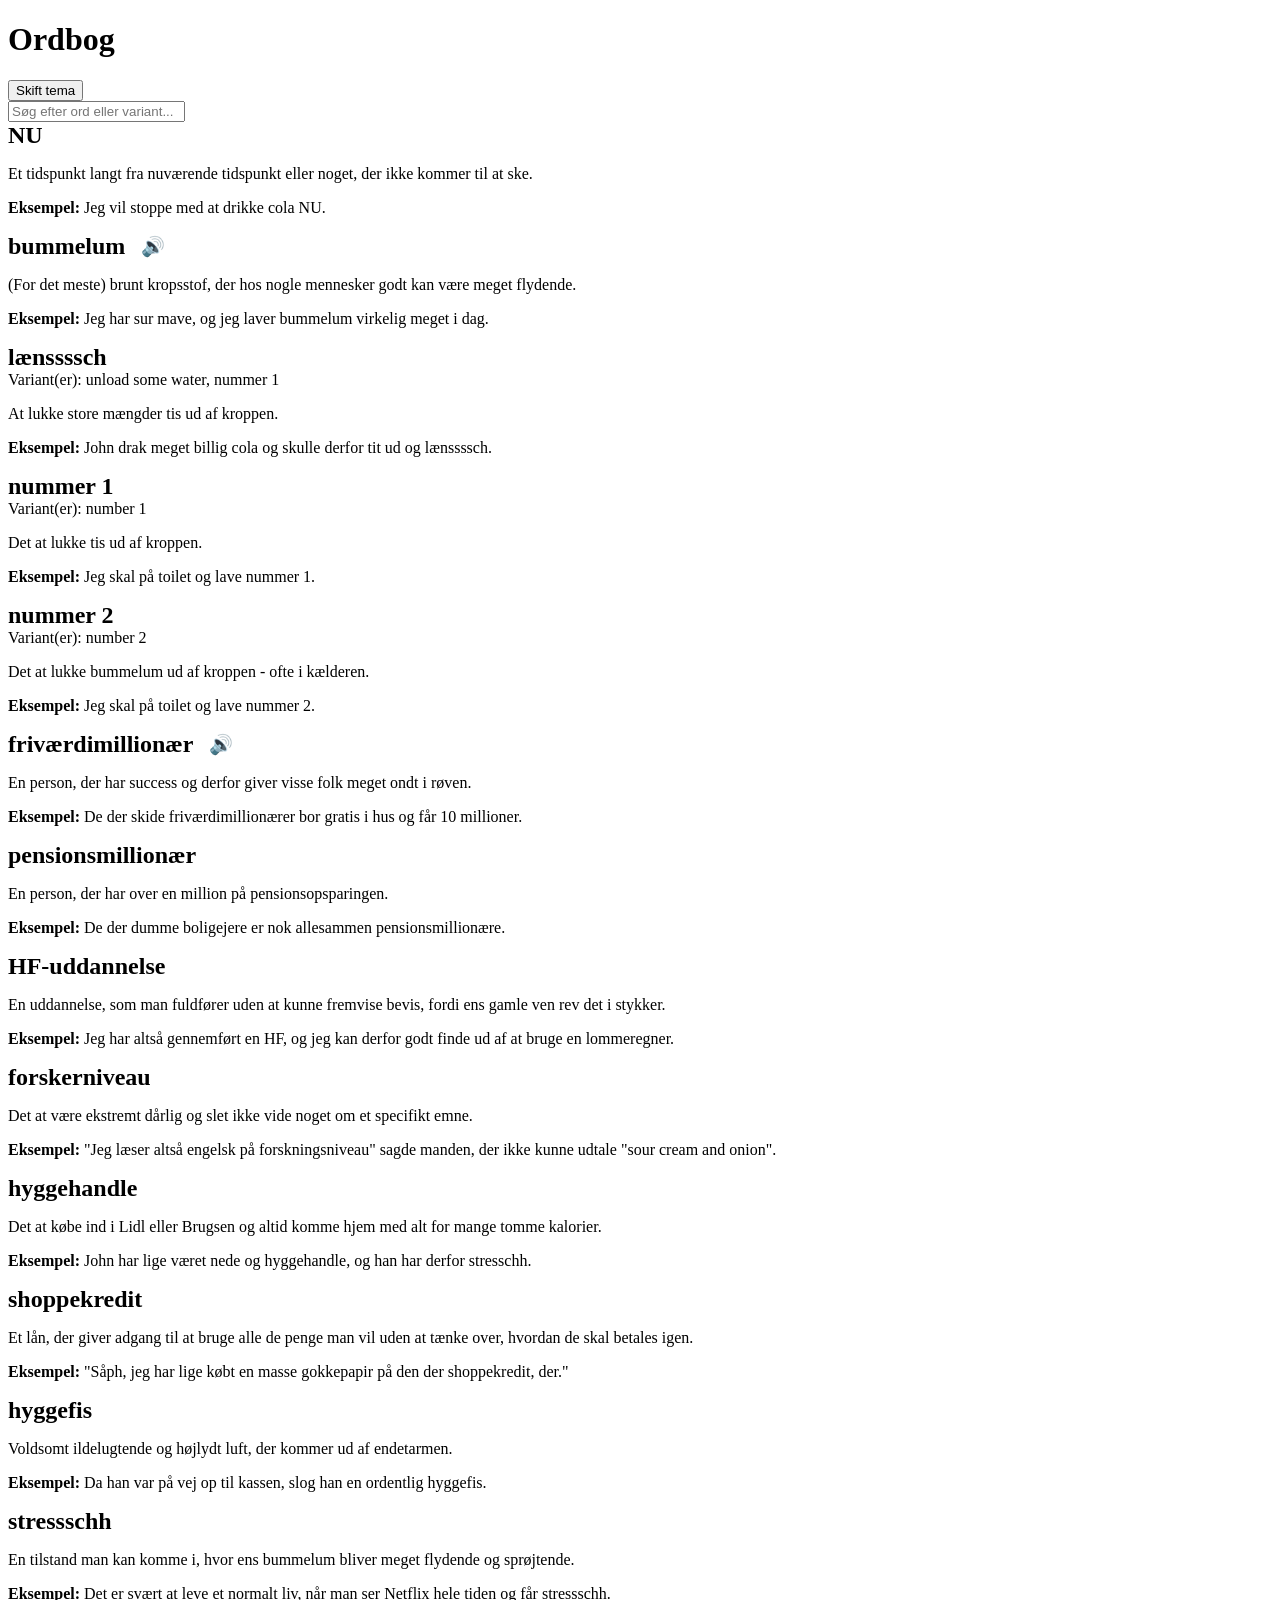
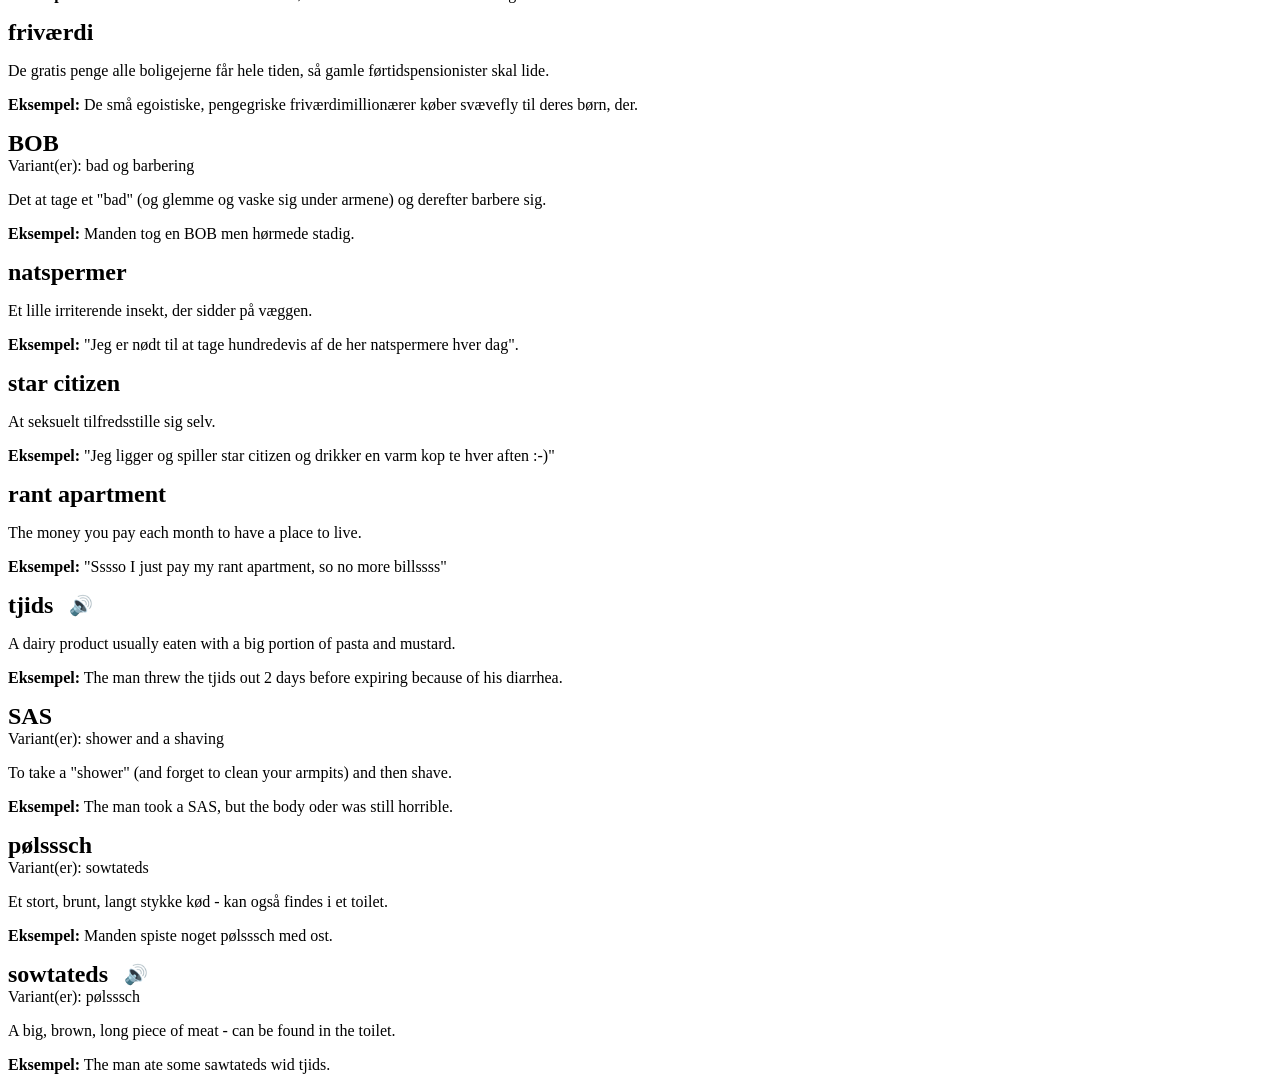
==== index.html @ 67ed6a5e "Add pronunciations" ====
<!DOCTYPE html>
<html lang="da">
<head>
    <meta charset="UTF-8">
    <meta name="viewport" content="width=device-width, initial-scale=1.0">
    <title>MongoTV - Ordbog</title>
    <link rel="stylesheet" href="style.css">
    <link rel="icon" type="image/x-icon" href="favicon.ico">
    <meta name="description" content="Den officiele MongoTV-ordbog.">
    <meta name="google-site-verification" content="774HfDz38bjYn3ah6h6kz5AwDGAhUz_0xxN7psTXIm8"/>
</head>
<body>
    <h1>Ordbog</h1>

    <div class="toggle-container">
        <button id="theme-toggle">Skift tema</button>
    </div>

    <div class="search-container">
        <input type="text" id="search-input" placeholder="Søg efter ord eller variant...">
    </div>
    
    <div id="dictionary-container"></div>

    <script src="main.js"></script>

    <script>
        const container = document.getElementById('dictionary-container');
        const searchInput = document.getElementById('search-input');

        let dictionaryData = [];

        fetch('dictionary-definitions.json')
            .then(response => {
                if (!response.ok) {
                    throw new Error('Kunne ikke hente JSON-filen: ' + response.statusText);
                }
                return response.json();
            })
            .then(data => {
                dictionaryData = data;
                displayEntries(dictionaryData);
            })
            .catch(error => {
                console.error('Fejl:', error);
                container.innerHTML = `<p style="color:red;">Der skete en fejl under indlæsning af ordbogen.</p>`;
            });

        function playAudio(word) {
            const fileName = word.toLowerCase().trim();
            const audio = new Audio(`pronunciations/${fileName}.mp3`);
            
            audio.play().catch(error => {
                console.error("Kunne ikke afspille lydfilen. Tjek om den eksisterer i mappen:", error);
                alert("Udtale kunne ikke indlæses for dette ord.");
                return false;
            });

            return true;
        }

        async function audioExists(word) {
            const fileName = word.toLowerCase().trim();
            try {
                const response = await fetch(`pronunciations/${fileName}.mp3`, { method: 'HEAD' });
                return response.ok;
            } catch (error) {
                return false;
            }
        }

        function displayEntries(entries) {
            container.innerHTML = '';

            if (entries.length === 0) {
                container.innerHTML = '<p>Ingen resultater fundet.</p>';
                return;
            }

            entries.forEach(entry => {
                const entryDiv = document.createElement('div');
                entryDiv.className = 'dictionary-entry';

                const variantsText = entry.variants.length > 0 
                    ? `<div class="variants">Variant(er): ${entry.variants.join(', ')}</div>` 
                    : '';

                entryDiv.innerHTML = `
                    <div class="word-header" style="display: flex; align-items: center; gap: 10px;">
                        <h2 class="word" style="margin: 0;">${entry.word}</h2>
                        <span class="audio-btn-container"></span>
                    </div>
                    ${variantsText}
                    <p class="definition">${entry.definition}</p>
                    <p class="example"><strong>Eksempel:</strong> ${entry.example}</p>
                `;

                container.appendChild(entryDiv);

                audioExists(entry.word).then(exists => {
                    if (exists) {
                        const containerSpan = entryDiv.querySelector('.audio-btn-container');
                        if (containerSpan) {
                            containerSpan.innerHTML = `
                                <button class="audio-btn" onclick="playAudio('${entry.word.replace(/'/g, "\\'")}')" title="Hør udtale" style="background: none; border: none; cursor: pointer; font-size: 1.2rem;">🔊</button>
                            `;
                        }
                    }
                });
            });
        }

        searchInput.addEventListener('input', (e) => {
            const searchTerm = e.target.value.toLowerCase().trim();

            const filteredEntries = dictionaryData.filter(entry => {
                const matchesWord = entry.word.toLowerCase().includes(searchTerm);
                const matchesVariant = entry.variants.some(variant => 
                    variant.toLowerCase().includes(searchTerm)
                );
                return matchesWord || matchesVariant;
            });

            displayEntries(filteredEntries);
        });
    </script>
</body>
</html>
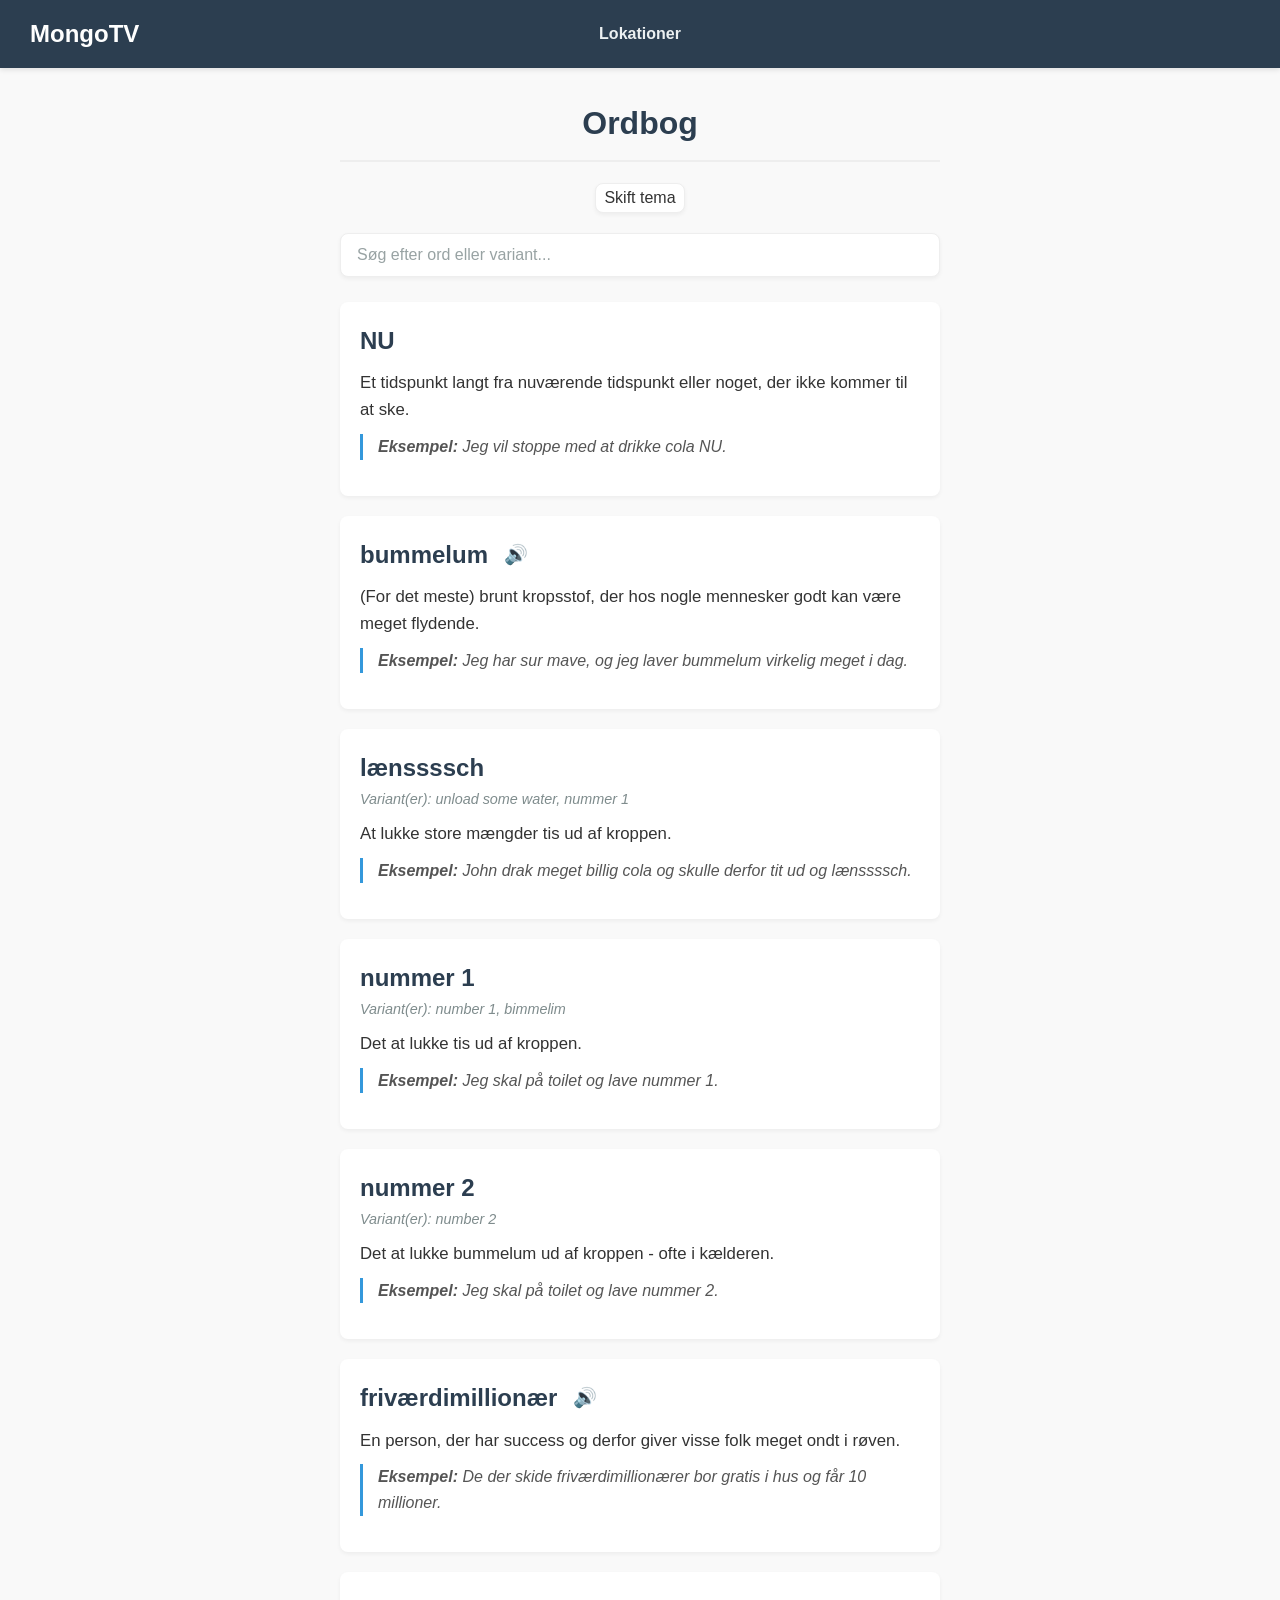
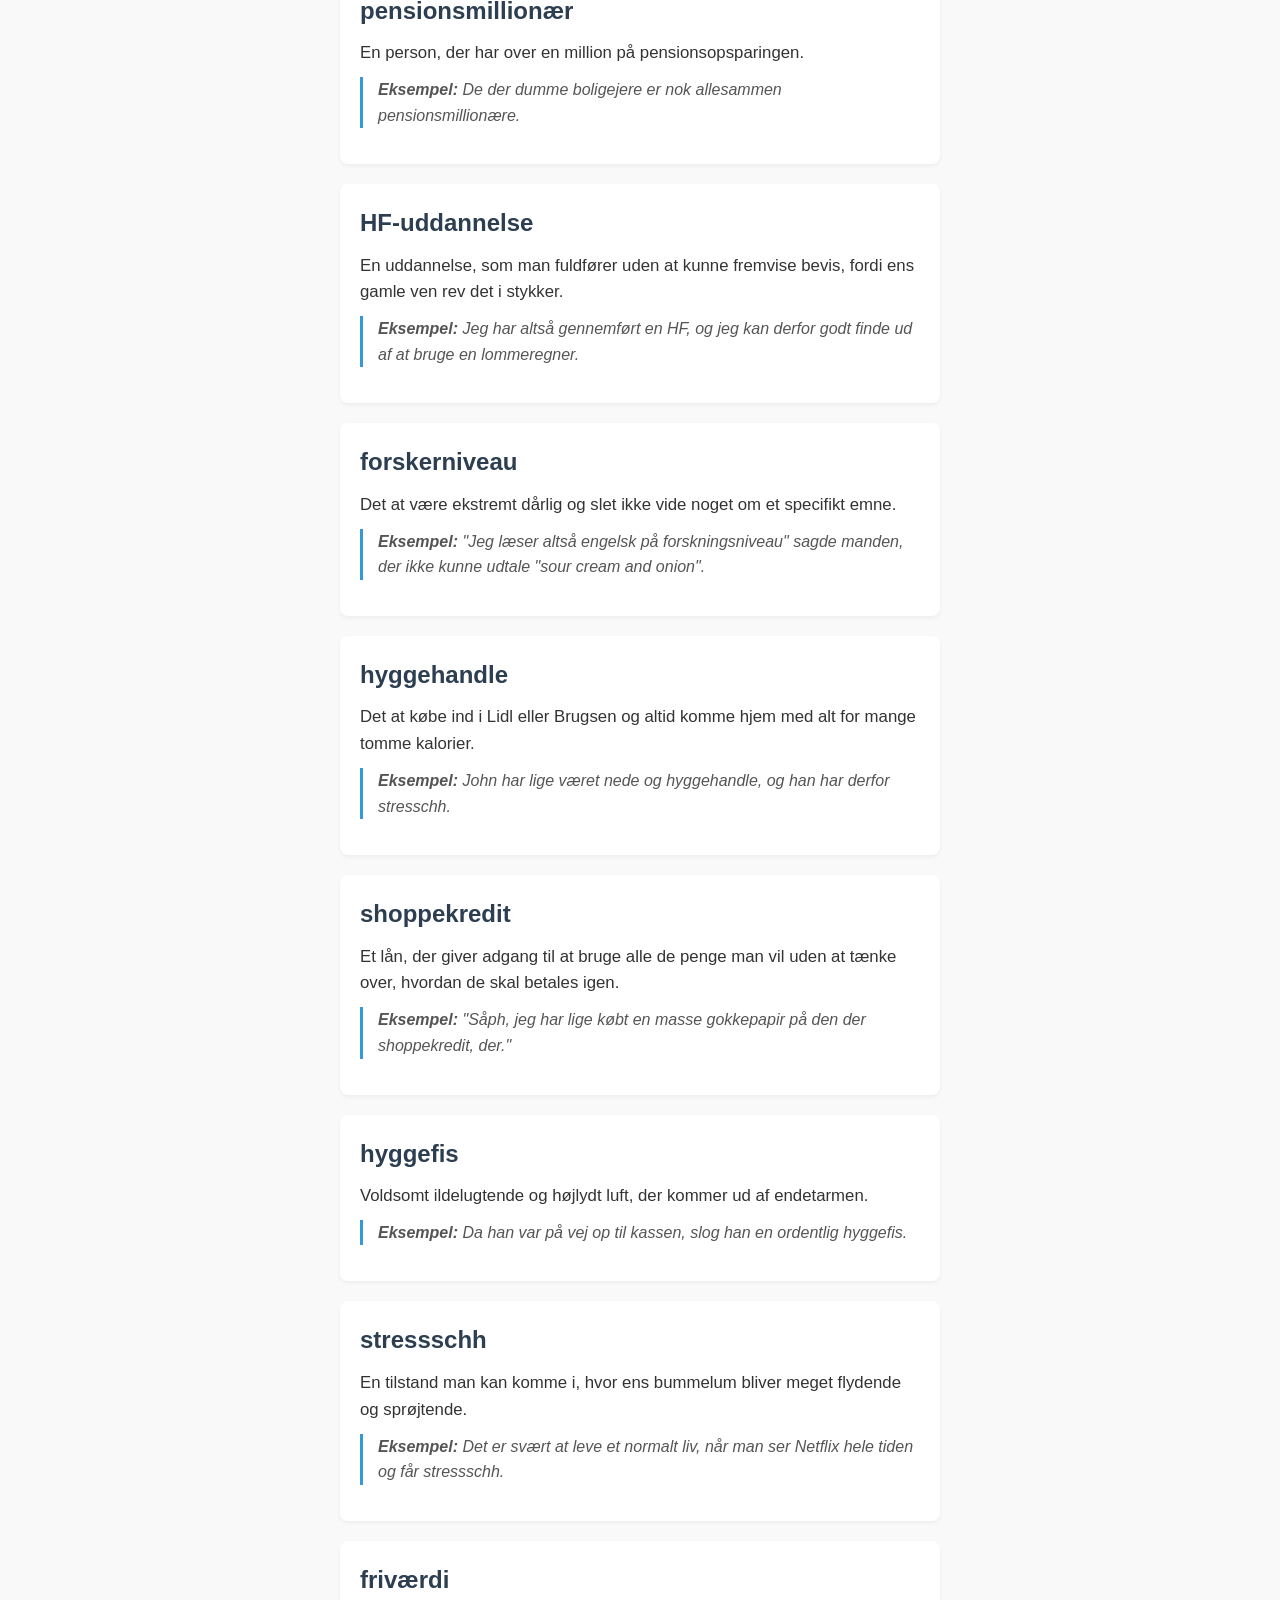
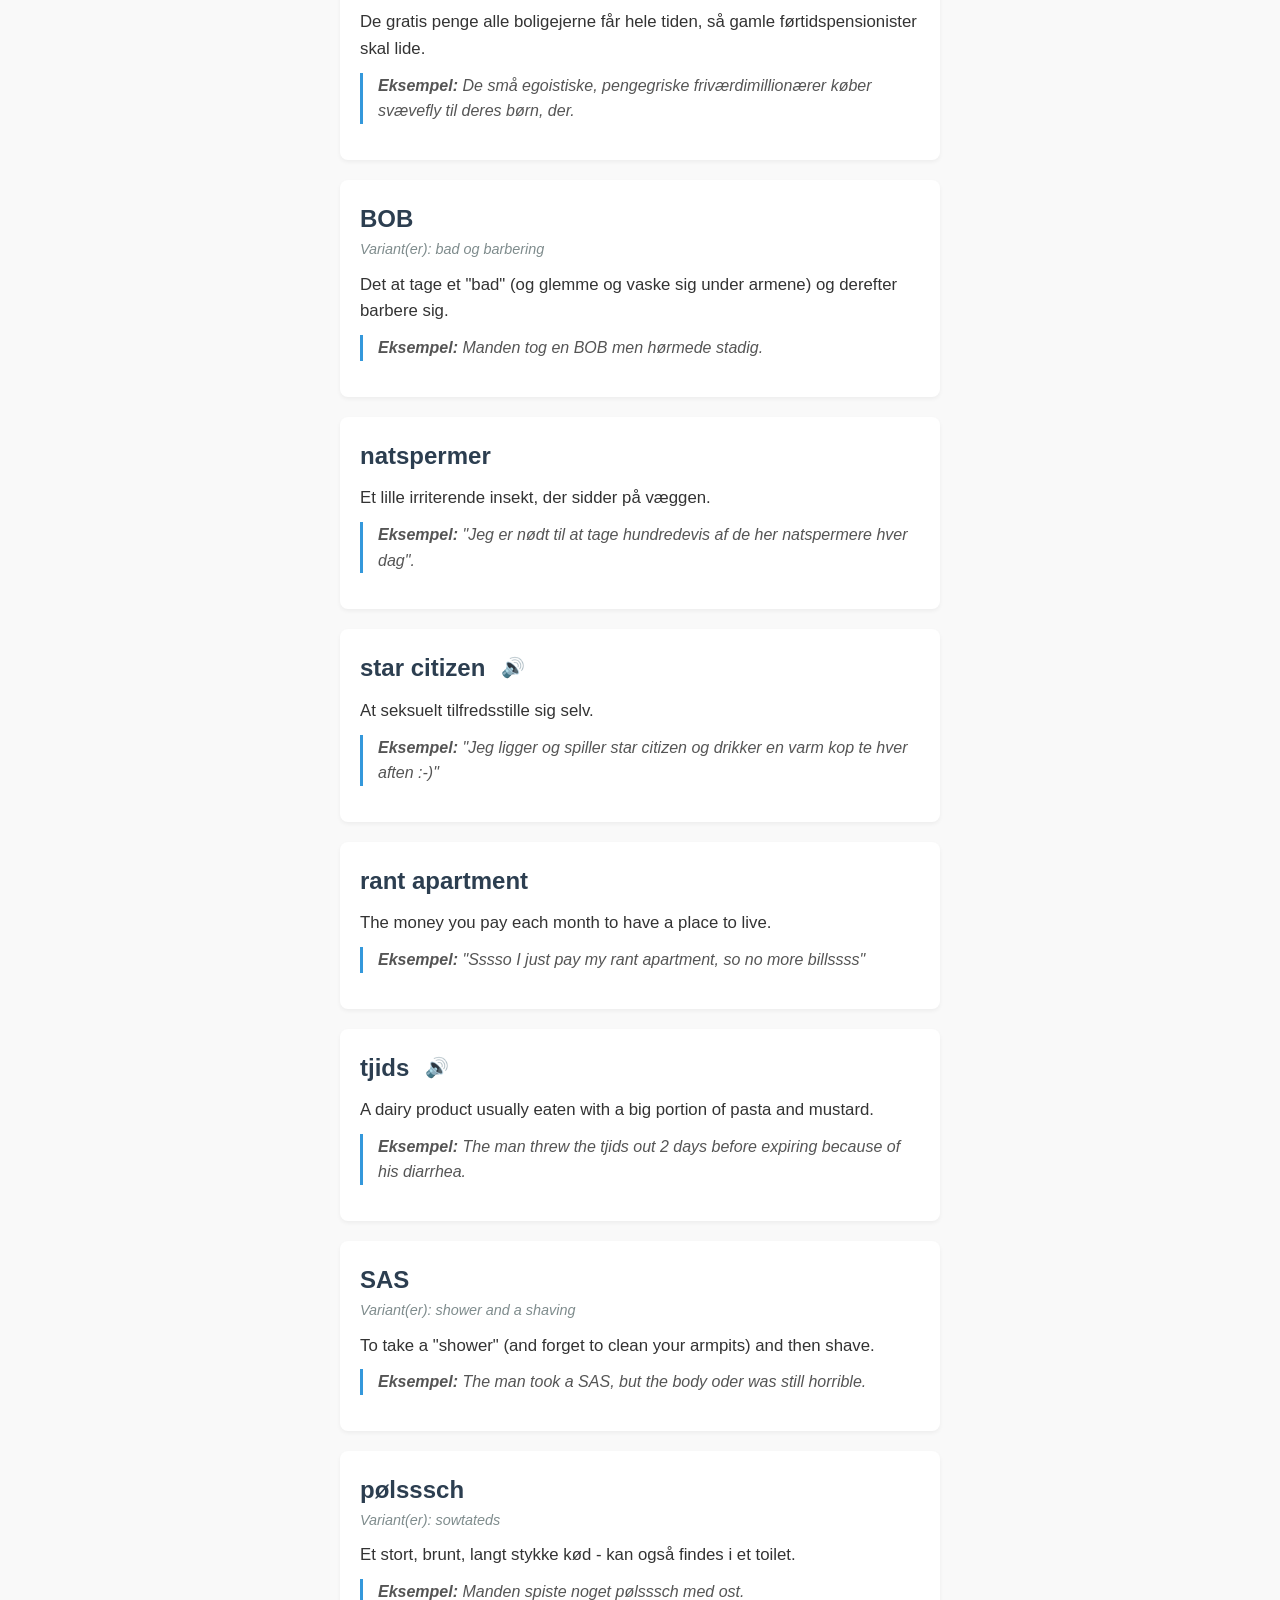
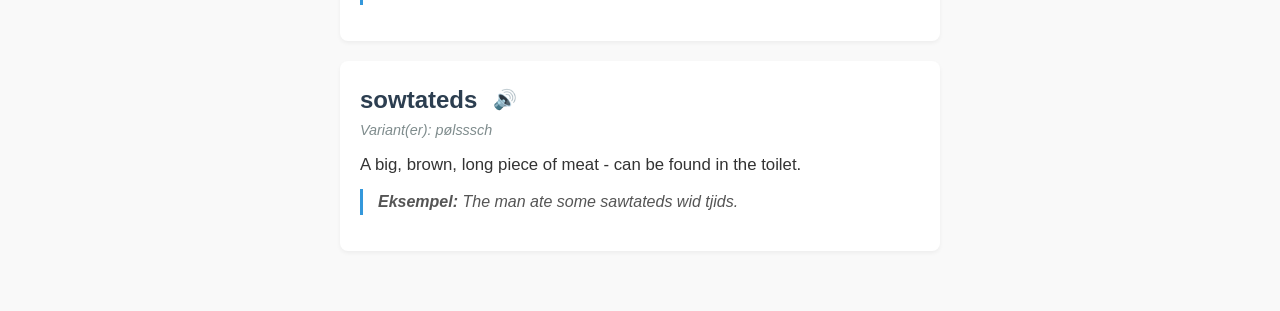
==== commit c5278cca: "Add navbar" ====
--- a/index.html
+++ b/index.html
@@ -10,6 +10,15 @@
     <meta name="google-site-verification" content="774HfDz38bjYn3ah6h6kz5AwDGAhUz_0xxN7psTXIm8"/>
 </head>
 <body>
+    <nav class="navbar">
+        <div class="nav-logo">
+            <a href="#">MongoTV</a>
+        </div>
+        <ul class="nav-links">
+            <li><a href="https://maps.app.goo.gl/vMuZ83aDm9ByVENGA">Lokationer</a></li>
+        </ul>
+    </nav>
+
     <h1>Ordbog</h1>
 
     <div class="toggle-container">
@@ -22,7 +31,7 @@
     
     <div id="dictionary-container"></div>
 
-    <script src="main.js"></script>
+    <script src="src/main.js"></script>
 
     <script>
         const container = document.getElementById('dictionary-container');
--- a/style.css
+++ b/style.css
@@ -0,0 +1,192 @@
+:root {
+    --bg-color: #f9f9f9;
+    --bg-image: url('background.png'); 
+    --text-color: #333;
+    --heading-color: #2c3e50;
+    --border-color: #eee;
+    --card-bg: #fff;
+    --card-shadow: rgba(0, 0, 0, 0.05);
+    --variant-color: #7f8c8d;
+    --example-border: #3498db;
+    --example-text: #555;
+}
+
+html.dark-mode {
+    --bg-color: #121212;
+    --bg-image: url('background.png');
+    --text-color: #e0e0e0;
+    --heading-color: #ecf0f1;
+    --border-color: #333;
+    --card-bg: #1e1e1e;
+    --card-shadow: rgba(0, 0, 0, 0.5);
+    --variant-color: #95a5a6;
+    --example-border: #2980b9;
+    --example-text: #bbb;
+}
+
+body {
+    transition: background-color 0.3s, color 0.3s;
+    background-color: var(--bg-color);
+    background-image: var(--bg-image);
+    background-repeat: no-repeat;
+    background-attachment: fixed;
+    background-position: center center;
+    background-size: cover;
+
+    font-family: -apple-system, BlinkMacSystemFont, "Segoe UI", Roboto, Arial, sans-serif;
+    line-height: 1.6;
+    color: var(--text-color);
+
+    margin: 0 !important;
+    padding: 0 0 40px 0 !important; 
+    width: 100%;
+}
+
+body > *:not(.navbar) {
+    max-width: 600px;
+    margin-left: auto;
+    margin-right: auto;
+}
+
+h1 {
+    text-align: center;
+    color: var(--heading-color);
+    border-bottom: 2px solid var(--border-color);
+    padding-bottom: 10px;
+    transition: color 0.3s, border-color 0.3s;
+    margin-top: 30px;
+}
+
+.dictionary-entry {
+    background: var(--card-bg);
+    padding: 20px;
+    margin-bottom: 20px;
+    border-radius: 8px;
+    box-shadow: 0 2px 4px var(--card-shadow);
+    transition: background 0.3s, box-shadow 0.3s;
+}
+
+.word {
+    font-size: 1.5rem;
+    font-weight: bold;
+    color: var(--heading-color);
+    margin: 0 0 5px 0;
+    transition: color 0.3s;
+}
+
+.variants {
+    font-style: italic;
+    color: var(--variant-color);
+    font-size: 0.9rem;
+    margin-bottom: 10px;
+    transition: color 0.3s;
+}
+
+.definition {
+    margin: 10px 0;
+    font-size: 1.05rem;
+}
+
+.example {
+    margin-top: 10px;
+    padding-left: 15px;
+    border-left: 3px solid var(--example-border);
+    color: var(--example-text);
+    font-style: italic;
+    transition: border-color 0.3s, color 0.3s;
+}
+
+.toggle-container {
+    display: flex;
+    justify-content: center;
+    margin-bottom: 20px;
+}
+
+.search-container {
+    display: flex;
+    justify-content: center;
+    margin-bottom: 25px;
+}
+
+#search-input {
+    width: 100%;
+    padding: 12px 16px;
+    font-size: 1rem;
+    font-family: inherit;
+    
+    background-color: var(--card-bg);
+    color: var(--text-color);
+    border: 1px solid var(--border-color);
+    
+    border-radius: 8px;
+    box-shadow: 0 2px 4px var(--card-shadow);
+    outline: none;
+    transition: background-color 0.3s, color 0.3s, border-color 0.3s, box-shadow 0.3s;
+}
+
+#theme-toggle {
+    width: 15%;
+    padding: 5px 2px;
+    font-size: 1rem;
+    font-family: inherit;
+    
+    background-color: var(--card-bg);
+    color: var(--text-color);
+    border: 1px solid var(--border-color);
+
+    cursor: pointer;
+    border-radius: 8px;
+    box-shadow: 0 2px 4px var(--card-shadow);
+    transition: background-color 0.3s, color 0.3s, border-color 0.3s, box-shadow 0.3s;
+}
+
+#search-input::placeholder {
+    color: var(--variant-color);
+    opacity: 0.8;
+}
+
+.navbar {
+    width: 100vw;
+    width: 100%;
+    box-sizing: border-box;
+    display: grid;
+    grid-template-columns: 1fr auto 1fr;
+    font-weight: 600;
+    align-items: center;
+    background-color: #2c3e50;
+    color: white;
+    padding: 15px 30px;
+    box-shadow: 0 2px 5px rgba(0,0,0,0.1);
+    margin-left: calc(-50vw + 50%);
+}
+
+.nav-logo a {
+    color: white;
+    font-size: 1.5rem;
+    font-weight: bold;
+    text-decoration: none;
+}
+
+.nav-links {
+    grid-column: 2;
+    list-style: none;
+    display: flex;
+    margin: 0;
+    padding: 0;
+    gap: 20px;
+}
+
+.nav-links li a {
+    color: #ecf0f1;
+    text-decoration: none;
+    font-size: 1rem;
+    padding: 8px 12px;
+    border-radius: 4px;
+    transition: background-color 0.3s ease;
+}
+
+.nav-links li a:hover, 
+.nav-links li a.active {
+    background-color: #34495e;
+    color: #fff;
+}
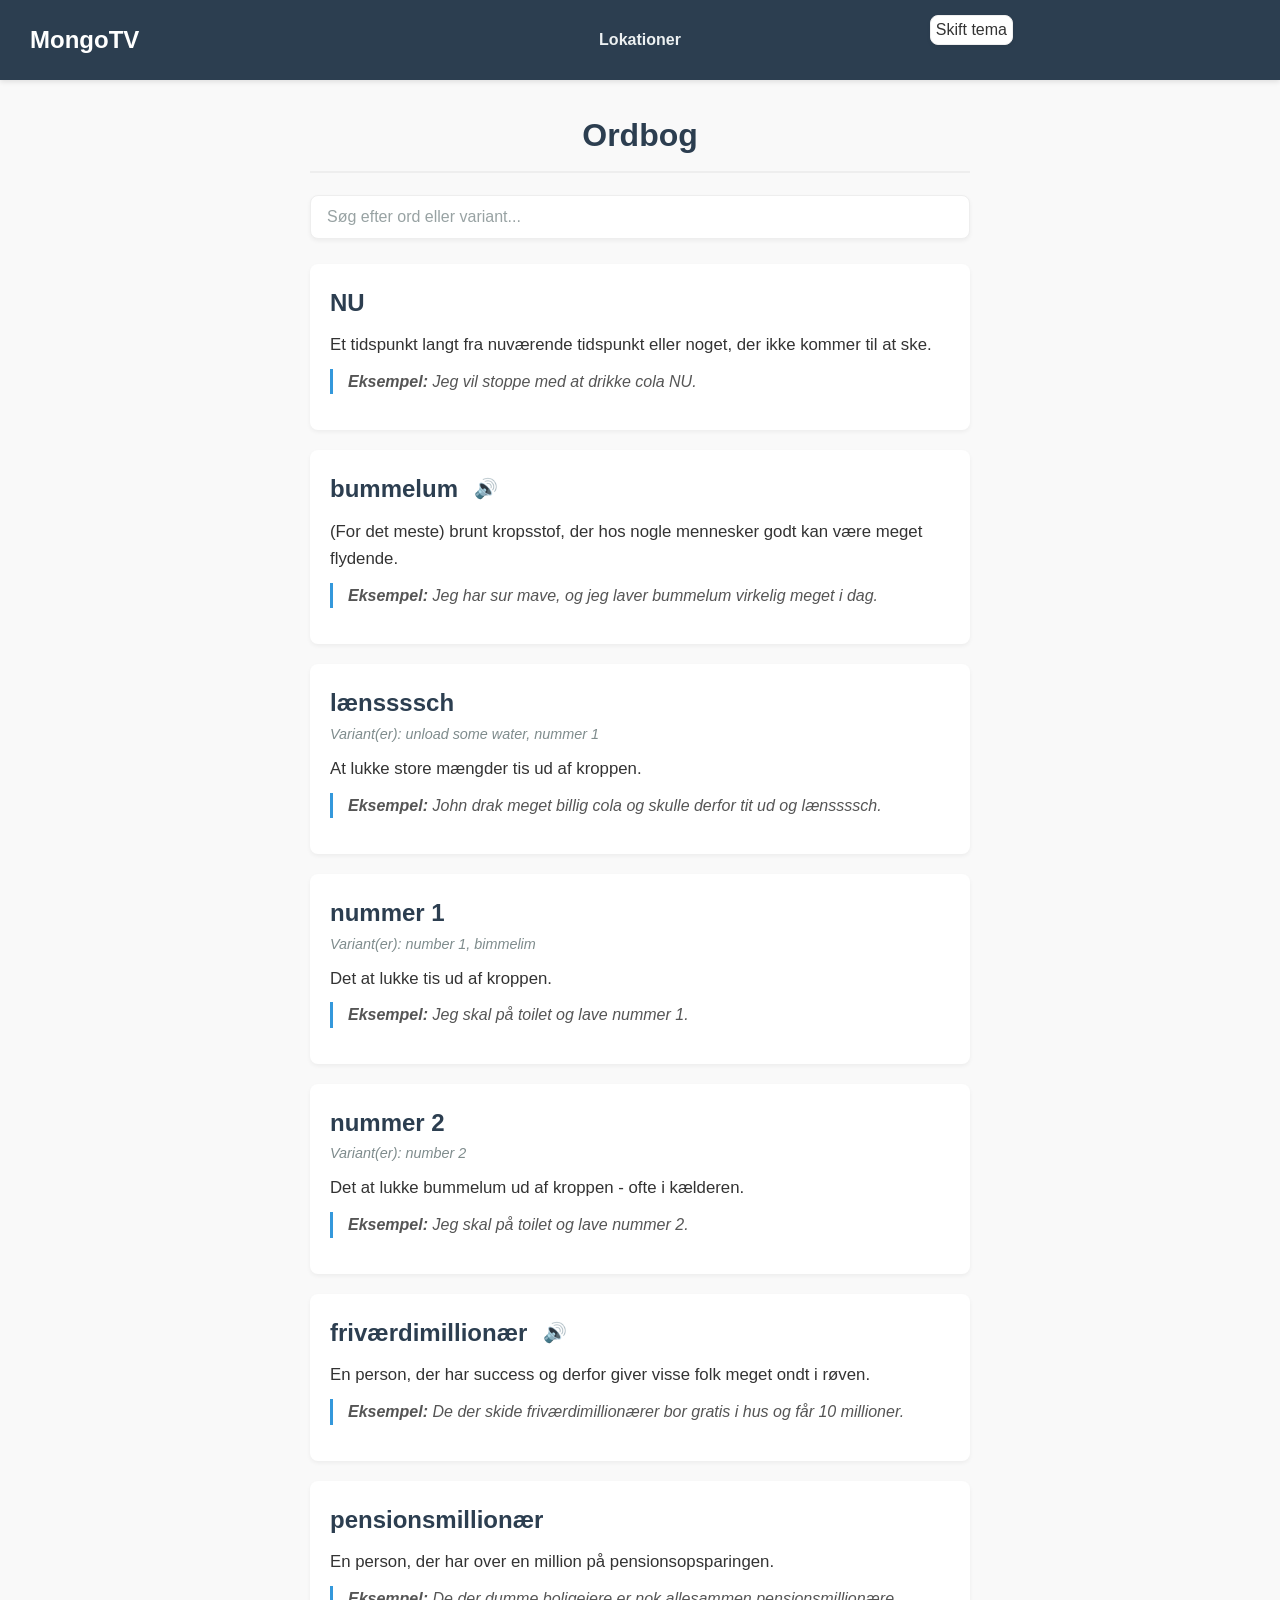
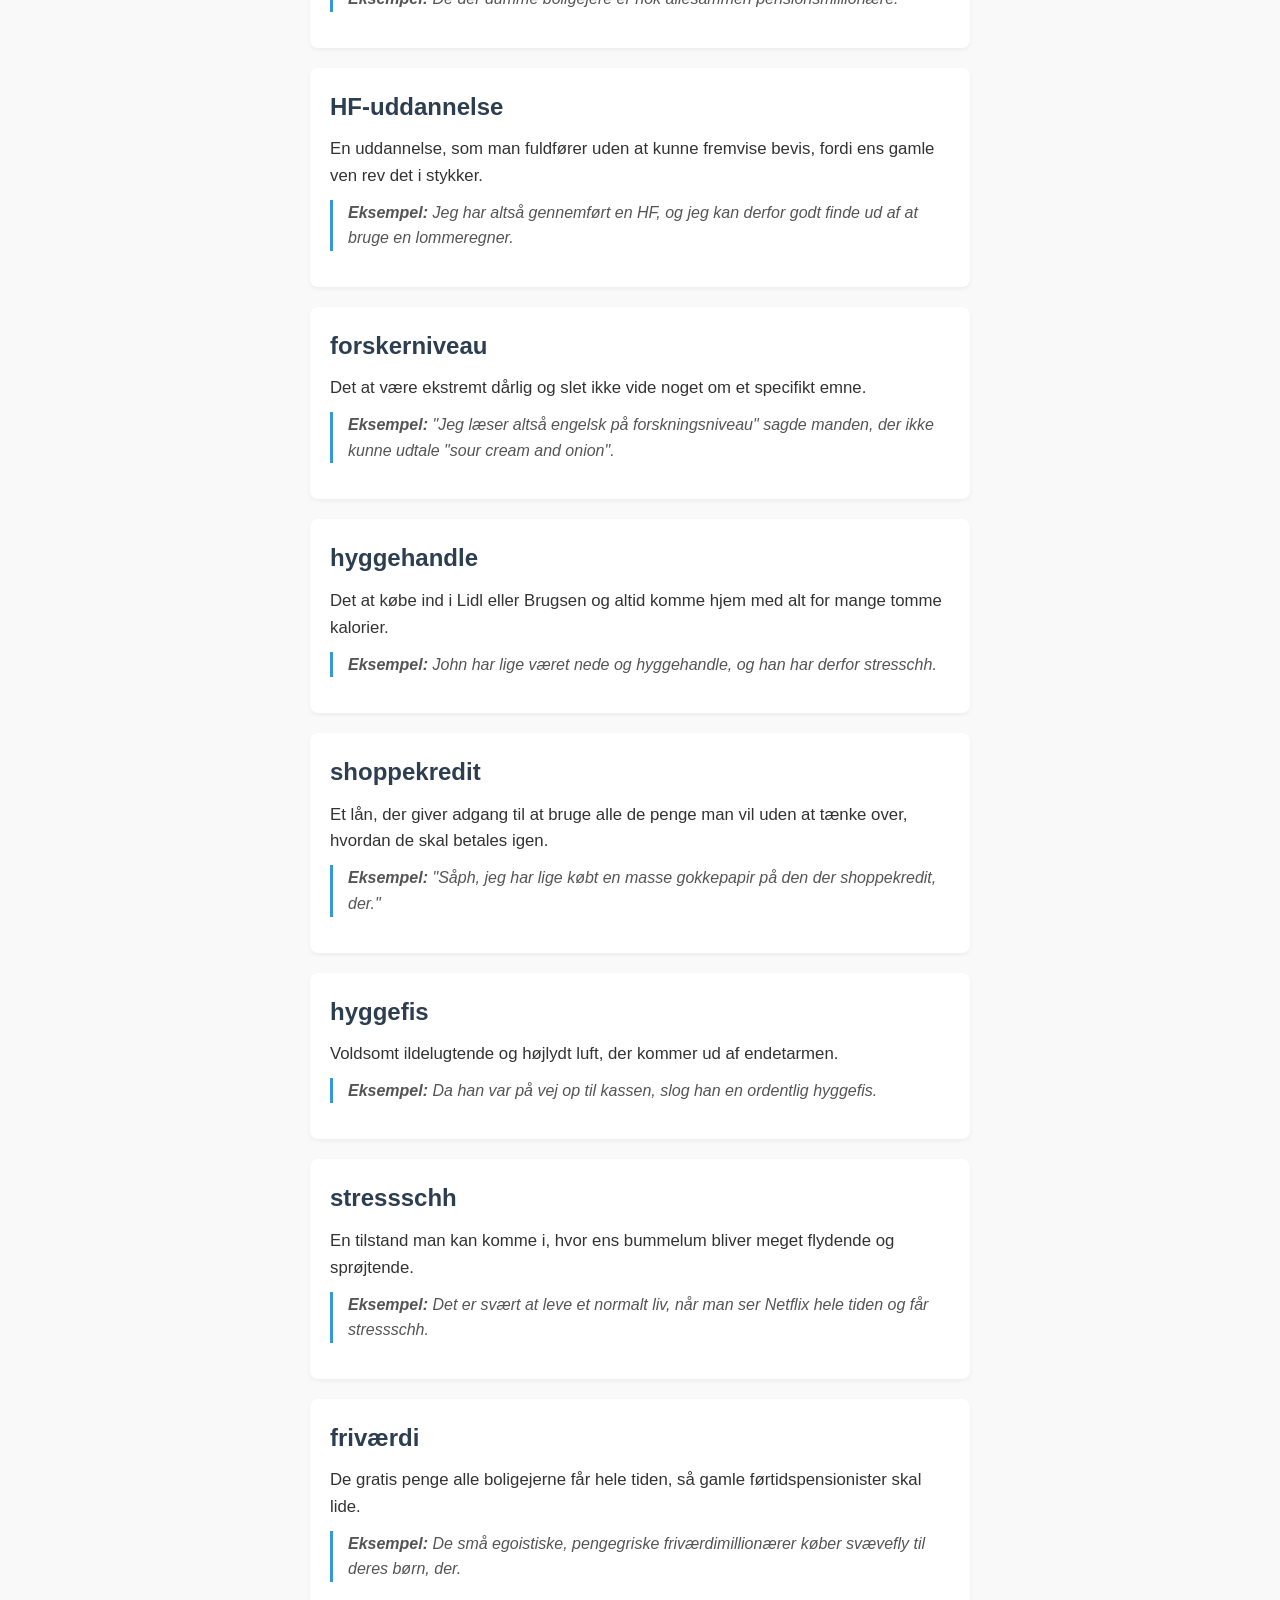
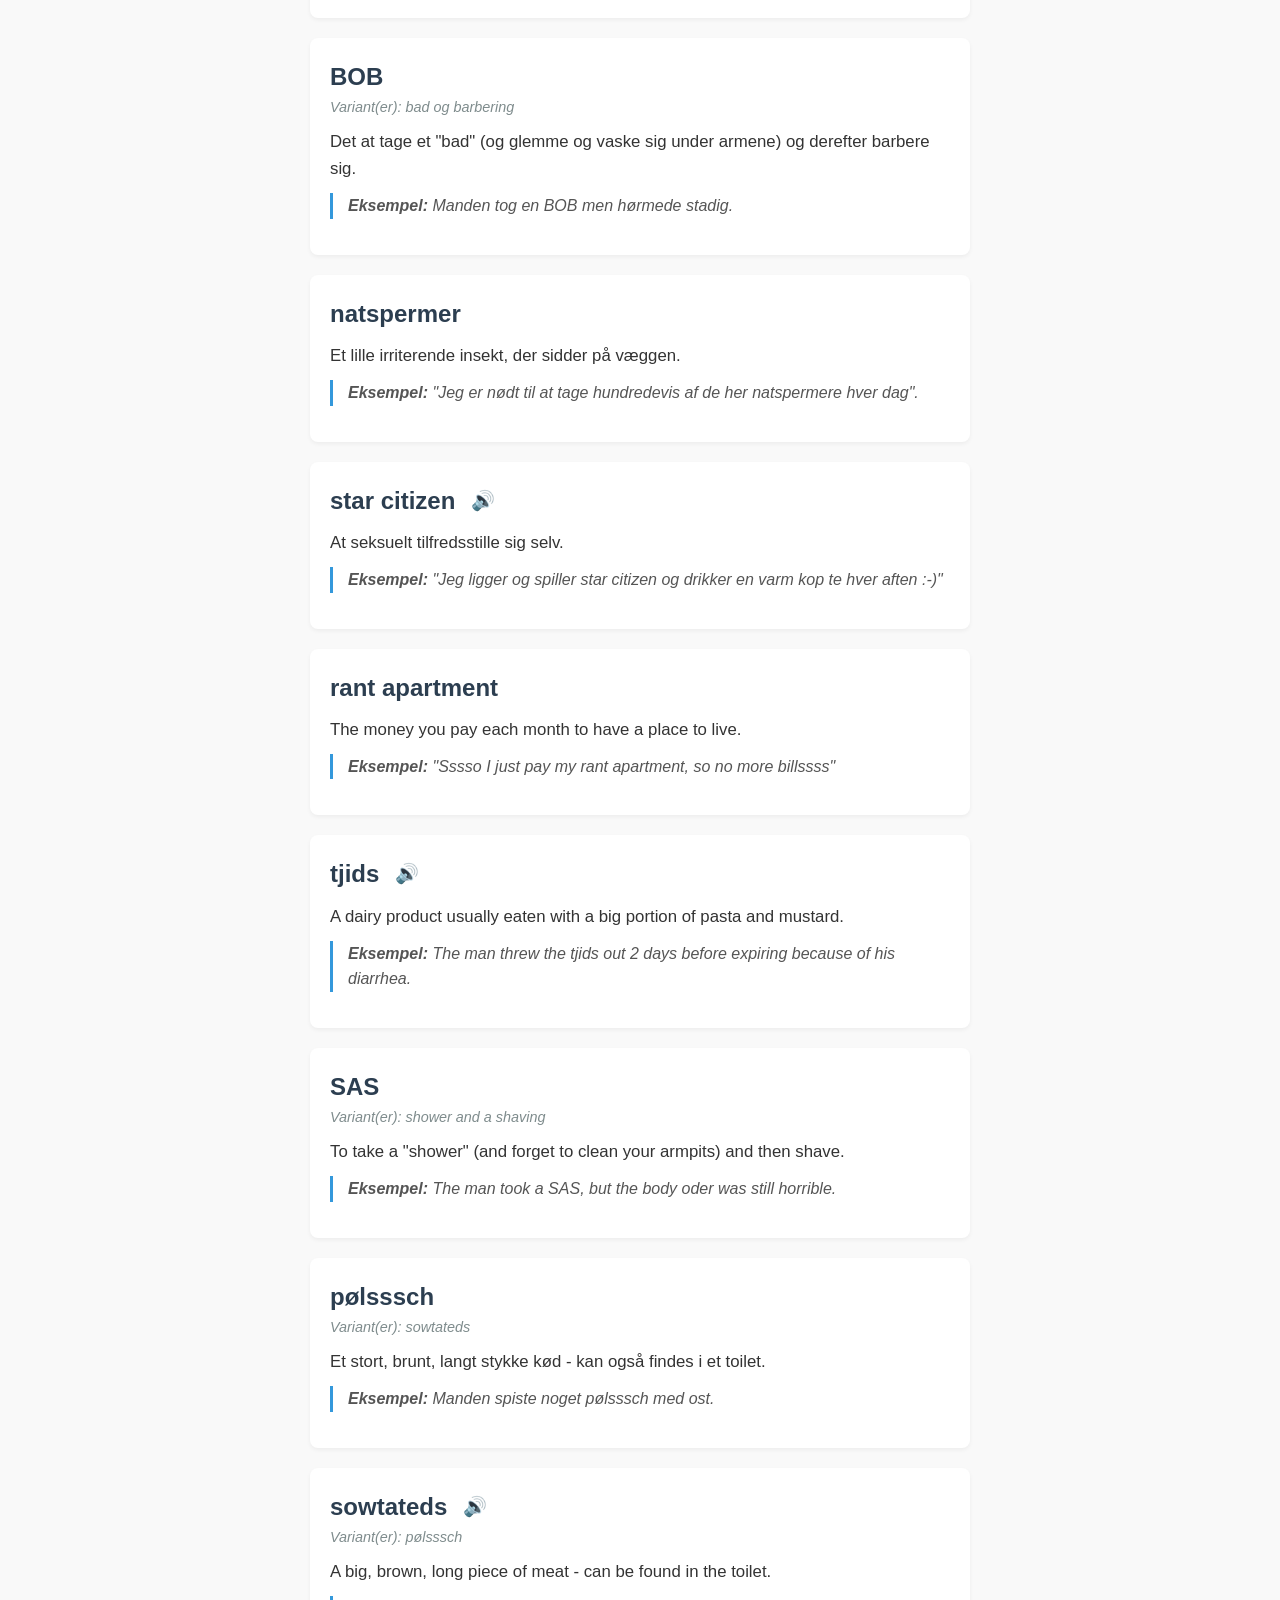
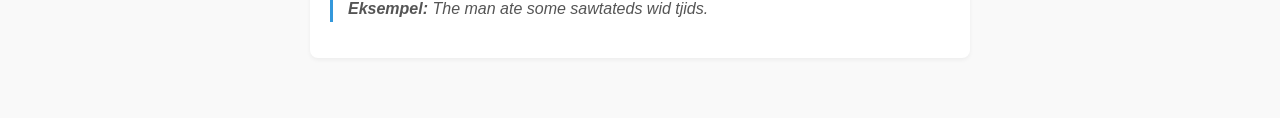
==== commit 83f66cd4: "Update locations page and add a location" ====
--- a/index.html
+++ b/index.html
@@ -15,15 +15,15 @@
             <a href="#">MongoTV</a>
         </div>
         <ul class="nav-links">
-            <li><a href="https://maps.app.goo.gl/vMuZ83aDm9ByVENGA">Lokationer</a></li>
+            <li><a href="/locations.html">Lokationer</a></li>
         </ul>
+
+        <div class="toggle-container">
+            <button id="theme-toggle">Skift tema</button>
+        </div>
     </nav>
 
     <h1>Ordbog</h1>
-
-    <div class="toggle-container">
-        <button id="theme-toggle">Skift tema</button>
-    </div>
 
     <div class="search-container">
         <input type="text" id="search-input" placeholder="Søg efter ord eller variant...">
--- a/style.css
+++ b/style.css
@@ -43,7 +43,7 @@
 }
 
 body > *:not(.navbar) {
-    max-width: 600px;
+    max-width: 660px;
     margin-left: auto;
     margin-right: auto;
 }
@@ -63,6 +63,24 @@
     margin-bottom: 20px;
     border-radius: 8px;
     box-shadow: 0 2px 4px var(--card-shadow);
+    transition: background 0.3s, box-shadow 0.3s;
+}
+
+#location-container {
+    display: flex;
+    flex-wrap: wrap;
+    gap: 20px;
+    max-width: 100% !important;
+    padding: 0 30px;
+    box-sizing: border-box;
+}
+
+.locations-entry {
+    background: var(--card-bg);
+    padding: 30px 20px;
+    flex: 1 1 calc(25% - 15px);
+    min-width: 220px;
+    border-radius: 15px;
     transition: background 0.3s, box-shadow 0.3s;
 }
 
@@ -146,7 +164,7 @@
 }
 
 .navbar {
-    width: 100vw;
+    box-sizing: border-border-box;
     width: 100%;
     box-sizing: border-box;
     display: grid;
@@ -157,7 +175,6 @@
     color: white;
     padding: 15px 30px;
     box-shadow: 0 2px 5px rgba(0,0,0,0.1);
-    margin-left: calc(-50vw + 50%);
 }
 
 .nav-logo a {
